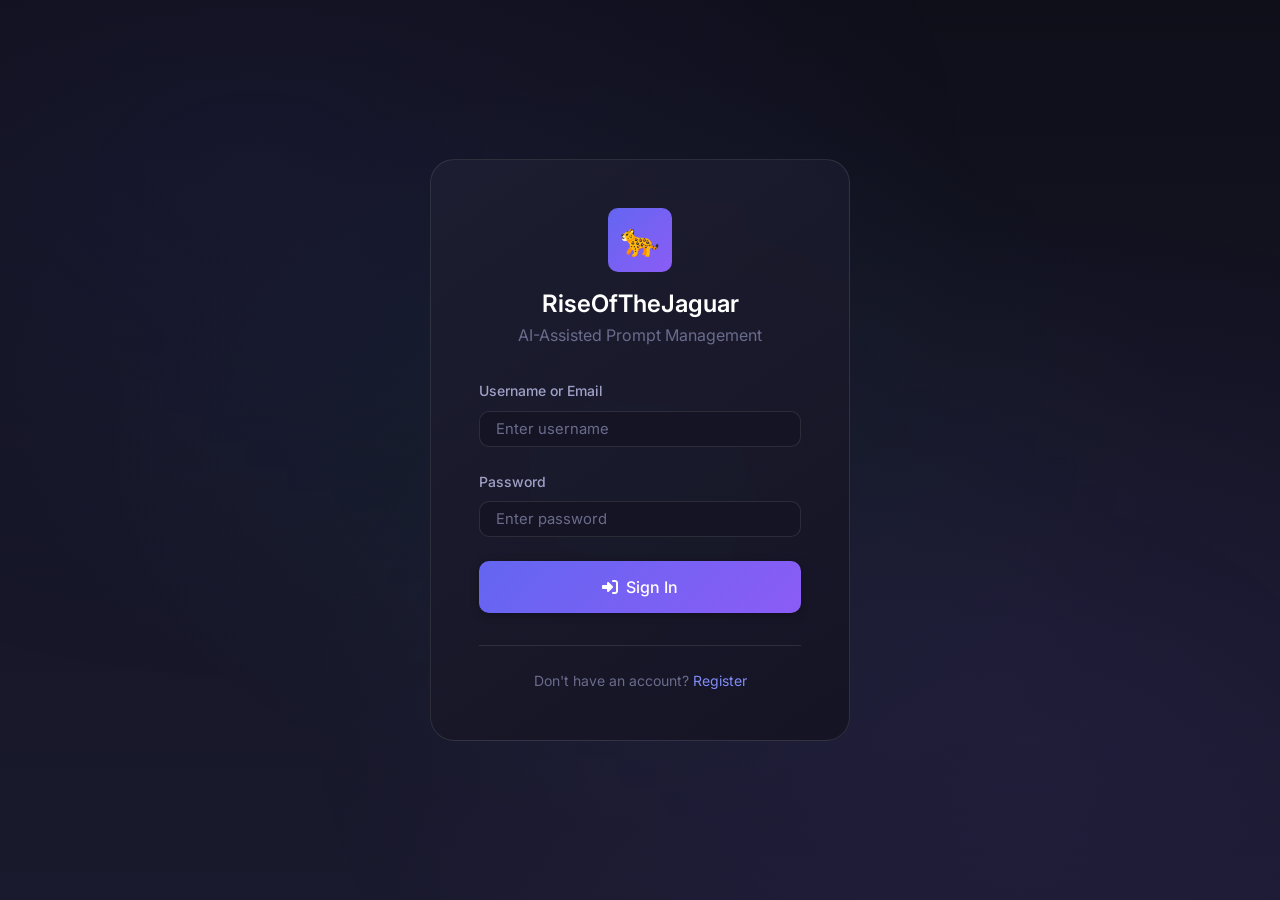
==== frontend/index.html @ 266cc5ef "Initial commit" ====
<!DOCTYPE html>
<html lang="en">

<head>
    <meta charset="UTF-8">
    <meta name="viewport" content="width=device-width, initial-scale=1.0">
    <title>Login | AI Prompt Manager</title>
    <meta name="description" content="AI-Assisted Prompt Management System - Login">
    <link href="https://fonts.googleapis.com/css2?family=Inter:wght@400;500;600;700&display=swap" rel="stylesheet">
    <link href="https://cdnjs.cloudflare.com/ajax/libs/font-awesome/6.4.0/css/all.min.css" rel="stylesheet">
    <link rel="stylesheet" href="css/styles.css">
</head>

<body>
    <div class="login-container">
        <div class="login-card fade-in">
            <div class="login-logo">
                <div class="logo-icon">🐆</div>
                <h1>RiseOfTheJaguar</h1>
                <p>AI-Assisted Prompt Management</p>
            </div>

            <form class="login-form" id="loginForm">
                <div class="form-group">
                    <label class="form-label" for="username">Username or Email</label>
                    <input type="text" id="username" class="form-input" placeholder="Enter username" required>
                </div>

                <div class="form-group">
                    <label class="form-label" for="password">Password</label>
                    <input type="password" id="password" class="form-input" placeholder="Enter password" required>
                </div>

                <button type="submit" class="btn btn-primary btn-lg" style="width: 100%;" id="loginBtn">
                    <i class="fas fa-sign-in-alt"></i> Sign In
                </button>
            </form>

            <div class="login-footer">
                <p>Don't have an account? <a href="#" onclick="showRegister()">Register</a></p>
            </div>
        </div>
    </div>

    <!-- Register Modal -->
    <div class="modal-overlay" id="registerModal">
        <div class="modal">
            <div class="modal-header">
                <h2 class="modal-title">Create Account</h2>
                <button class="modal-close" onclick="closeModal('registerModal')"><i class="fas fa-times"></i></button>
            </div>
            <div class="modal-body">
                <form id="registerForm">
                    <div class="form-group">
                        <label class="form-label">Full Name</label>
                        <input type="text" id="regFullName" class="form-input" placeholder="John Doe" required>
                    </div>
                    <div class="form-group">
                        <label class="form-label">Username</label>
                        <input type="text" id="regUsername" class="form-input" placeholder="johndoe" required>
                    </div>
                    <div class="form-group">
                        <label class="form-label">Email</label>
                        <input type="email" id="regEmail" class="form-input" placeholder="john@example.com" required>
                    </div>
                    <div class="form-group">
                        <label class="form-label">Password</label>
                        <input type="password" id="regPassword" class="form-input" placeholder="Min 6 characters"
                            required>
                    </div>
                </form>
            </div>
            <div class="modal-footer">
                <button class="btn btn-secondary" onclick="closeModal('registerModal')">Cancel</button>
                <button class="btn btn-primary" onclick="handleRegister()">Create Account</button>
            </div>
        </div>
    </div>

    <div id="toastContainer" class="toast-container"></div>

    <script src="js/sanitize.js"></script>
    <script src="js/api.js"></script>
    <script src="js/app.js"></script>
    <script>
        // Redirect if already logged in
        if (api.auth.isAuthenticated()) {
            window.location.href = 'dashboard.html';
        }

        // Login handler
        document.getElementById('loginForm').addEventListener('submit', async (e) => {
            e.preventDefault();
            const btn = document.getElementById('loginBtn');
            setLoading(btn, true);

            try {
                await api.auth.login(
                    document.getElementById('username').value,
                    document.getElementById('password').value
                );
                showToast('Login successful!', 'success');
                setTimeout(() => window.location.href = 'dashboard.html', 500);
            } catch (error) {
                showToast(error.message, 'error');
            } finally {
                setLoading(btn, false);
            }
        });

        function showRegister() {
            openModal('registerModal');
        }

        async function handleRegister() {
            try {
                await api.auth.register(
                    document.getElementById('regUsername').value,
                    document.getElementById('regEmail').value,
                    document.getElementById('regPassword').value,
                    document.getElementById('regFullName').value
                );
                showToast('Account created!', 'success');
                setTimeout(() => window.location.href = 'dashboard.html', 500);
            } catch (error) {
                showToast(error.message, 'error');
            }
        }
    </script>
</body>

</html>
---- frontend/css/styles.css ----
/* ═══════════════════════════════════════════════════════════════════════════════
   AI-ASSISTED PROMPT MANAGEMENT SYSTEM - STYLES
   RiseOfTheJaguar Project
   Premium Dark Theme with Glassmorphism
   ═══════════════════════════════════════════════════════════════════════════════ */

/* ═══════════════════════════════════════════════════════════════════════════════
   CSS VARIABLES (Design Tokens)
   ═══════════════════════════════════════════════════════════════════════════════ */
:root {
    /* Colors */
    --primary: #6366f1;
    --primary-light: #818cf8;
    --primary-dark: #4f46e5;
    --secondary: #10b981;
    --secondary-light: #34d399;
    --accent: #f59e0b;
    --danger: #ef4444;
    --warning: #f59e0b;
    --success: #10b981;
    
    /* Dark theme colors */
    --bg-dark: #0f0f1a;
    --bg-darker: #0a0a12;
    --bg-card: rgba(30, 30, 50, 0.7);
    --bg-card-hover: rgba(40, 40, 65, 0.8);
    --bg-input: rgba(20, 20, 35, 0.8);
    
    /* Text colors */
    --text-primary: #ffffff;
    --text-secondary: #a1a1c7;
    --text-muted: #6b6b8d;
    
    /* Borders */
    --border-color: rgba(99, 102, 241, 0.2);
    --border-light: rgba(255, 255, 255, 0.1);
    
    /* Shadows */
    --shadow-sm: 0 2px 8px rgba(0, 0, 0, 0.3);
    --shadow-md: 0 4px 16px rgba(0, 0, 0, 0.4);
    --shadow-lg: 0 8px 32px rgba(0, 0, 0, 0.5);
    --shadow-glow: 0 0 20px rgba(99, 102, 241, 0.3);
    
    /* Gradients */
    --gradient-primary: linear-gradient(135deg, #6366f1 0%, #8b5cf6 100%);
    --gradient-secondary: linear-gradient(135deg, #10b981 0%, #14b8a6 100%);
    --gradient-dark: linear-gradient(180deg, #0f0f1a 0%, #1a1a2e 100%);
    --gradient-card: linear-gradient(145deg, rgba(30, 30, 50, 0.9) 0%, rgba(20, 20, 35, 0.9) 100%);
    
    /* Typography */
    --font-family: 'Inter', -apple-system, BlinkMacSystemFont, 'Segoe UI', Roboto, sans-serif;
    --font-mono: 'JetBrains Mono', 'Fira Code', monospace;
    
    /* Spacing */
    --spacing-xs: 0.25rem;
    --spacing-sm: 0.5rem;
    --spacing-md: 1rem;
    --spacing-lg: 1.5rem;
    --spacing-xl: 2rem;
    --spacing-2xl: 3rem;
    
    /* Border radius */
    --radius-sm: 6px;
    --radius-md: 10px;
    --radius-lg: 16px;
    --radius-xl: 24px;
    --radius-full: 9999px;
    
    /* Transitions */
    --transition-fast: 150ms ease;
    --transition-normal: 250ms ease;
    --transition-slow: 400ms ease;
}

/* ═══════════════════════════════════════════════════════════════════════════════
   RESET & BASE STYLES
   ═══════════════════════════════════════════════════════════════════════════════ */
*, *::before, *::after {
    box-sizing: border-box;
    margin: 0;
    padding: 0;
}

html {
    font-size: 16px;
    scroll-behavior: smooth;
}

body {
    font-family: var(--font-family);
    background: var(--gradient-dark);
    color: var(--text-primary);
    min-height: 100vh;
    line-height: 1.6;
    -webkit-font-smoothing: antialiased;
    -moz-osx-font-smoothing: grayscale;
}

/* Background pattern */
body::before {
    content: '';
    position: fixed;
    top: 0;
    left: 0;
    width: 100%;
    height: 100%;
    background: 
        radial-gradient(ellipse at 20% 20%, rgba(99, 102, 241, 0.08) 0%, transparent 50%),
        radial-gradient(ellipse at 80% 80%, rgba(139, 92, 246, 0.08) 0%, transparent 50%),
        radial-gradient(ellipse at 50% 50%, rgba(16, 185, 129, 0.05) 0%, transparent 60%);
    pointer-events: none;
    z-index: -1;
}

/* ═══════════════════════════════════════════════════════════════════════════════
   TYPOGRAPHY
   ═══════════════════════════════════════════════════════════════════════════════ */
h1, h2, h3, h4, h5, h6 {
    font-weight: 600;
    line-height: 1.3;
    margin-bottom: var(--spacing-md);
}

h1 { font-size: 2.5rem; }
h2 { font-size: 2rem; }
h3 { font-size: 1.5rem; }
h4 { font-size: 1.25rem; }
h5 { font-size: 1rem; }
h6 { font-size: 0.875rem; }

p {
    margin-bottom: var(--spacing-md);
    color: var(--text-secondary);
}

a {
    color: var(--primary-light);
    text-decoration: none;
    transition: color var(--transition-fast);
}

a:hover {
    color: var(--primary);
}

/* ═══════════════════════════════════════════════════════════════════════════════
   LAYOUT
   ═══════════════════════════════════════════════════════════════════════════════ */
.container {
    width: 100%;
    max-width: 1400px;
    margin: 0 auto;
    padding: 0 var(--spacing-lg);
}

.app-layout {
    display: flex;
    min-height: 100vh;
}

.sidebar {
    width: 260px;
    background: var(--bg-card);
    backdrop-filter: blur(20px);
    border-right: 1px solid var(--border-light);
    padding: var(--spacing-lg);
    display: flex;
    flex-direction: column;
    position: fixed;
    height: 100vh;
    z-index: 100;
}

.main-content {
    flex: 1;
    margin-left: 260px;
    padding: var(--spacing-xl);
}

/* ═══════════════════════════════════════════════════════════════════════════════
   NAVIGATION
   ═══════════════════════════════════════════════════════════════════════════════ */
.logo {
    display: flex;
    align-items: center;
    gap: var(--spacing-sm);
    padding: var(--spacing-md) 0;
    margin-bottom: var(--spacing-xl);
}

.logo-icon {
    width: 40px;
    height: 40px;
    background: var(--gradient-primary);
    border-radius: var(--radius-md);
    display: flex;
    align-items: center;
    justify-content: center;
    font-size: 1.5rem;
}

.logo-text {
    font-size: 1.25rem;
    font-weight: 700;
    background: var(--gradient-primary);
    -webkit-background-clip: text;
    -webkit-text-fill-color: transparent;
    background-clip: text;
}

.nav-menu {
    list-style: none;
    flex: 1;
}

.nav-item {
    margin-bottom: var(--spacing-xs);
}

.nav-link {
    display: flex;
    align-items: center;
    gap: var(--spacing-sm);
    padding: var(--spacing-sm) var(--spacing-md);
    border-radius: var(--radius-md);
    color: var(--text-secondary);
    transition: all var(--transition-fast);
}

.nav-link:hover {
    background: rgba(99, 102, 241, 0.1);
    color: var(--text-primary);
}

.nav-link.active {
    background: var(--gradient-primary);
    color: white;
    box-shadow: var(--shadow-glow);
}

.nav-link i {
    width: 20px;
    text-align: center;
}

/* ═══════════════════════════════════════════════════════════════════════════════
   CARDS
   ═══════════════════════════════════════════════════════════════════════════════ */
.card {
    background: var(--gradient-card);
    backdrop-filter: blur(20px);
    border: 1px solid var(--border-light);
    border-radius: var(--radius-lg);
    padding: var(--spacing-lg);
    transition: all var(--transition-normal);
}

.card:hover {
    transform: translateY(-2px);
    box-shadow: var(--shadow-lg);
    border-color: var(--border-color);
}

.card-header {
    display: flex;
    justify-content: space-between;
    align-items: center;
    margin-bottom: var(--spacing-md);
    padding-bottom: var(--spacing-md);
    border-bottom: 1px solid var(--border-light);
}

.card-title {
    font-size: 1.125rem;
    font-weight: 600;
    margin: 0;
}

.card-body {
    padding: var(--spacing-sm) 0;
}

/* Stats Cards */
.stats-grid {
    display: grid;
    grid-template-columns: repeat(auto-fit, minmax(240px, 1fr));
    gap: var(--spacing-lg);
    margin-bottom: var(--spacing-xl);
}

.stat-card {
    background: var(--gradient-card);
    backdrop-filter: blur(20px);
    border: 1px solid var(--border-light);
    border-radius: var(--radius-lg);
    padding: var(--spacing-lg);
    display: flex;
    align-items: center;
    gap: var(--spacing-md);
}

.stat-icon {
    width: 56px;
    height: 56px;
    border-radius: var(--radius-md);
    display: flex;
    align-items: center;
    justify-content: center;
    font-size: 1.5rem;
}

.stat-icon.primary { background: rgba(99, 102, 241, 0.2); color: var(--primary-light); }
.stat-icon.secondary { background: rgba(16, 185, 129, 0.2); color: var(--secondary-light); }
.stat-icon.accent { background: rgba(245, 158, 11, 0.2); color: var(--accent); }
.stat-icon.danger { background: rgba(239, 68, 68, 0.2); color: var(--danger); }

.stat-info h3 {
    font-size: 1.75rem;
    font-weight: 700;
    margin-bottom: var(--spacing-xs);
}

.stat-info p {
    font-size: 0.875rem;
    color: var(--text-muted);
    margin: 0;
}

/* ═══════════════════════════════════════════════════════════════════════════════
   BUTTONS
   ═══════════════════════════════════════════════════════════════════════════════ */
.btn {
    display: inline-flex;
    align-items: center;
    justify-content: center;
    gap: var(--spacing-sm);
    padding: var(--spacing-sm) var(--spacing-lg);
    border: none;
    border-radius: var(--radius-md);
    font-family: inherit;
    font-size: 0.925rem;
    font-weight: 500;
    cursor: pointer;
    transition: all var(--transition-fast);
    text-decoration: none;
}

.btn-primary {
    background: var(--gradient-primary);
    color: white;
    box-shadow: var(--shadow-sm);
}

.btn-primary:hover {
    transform: translateY(-1px);
    box-shadow: var(--shadow-glow);
}

.btn-secondary {
    background: var(--bg-card);
    color: var(--text-primary);
    border: 1px solid var(--border-light);
}

.btn-secondary:hover {
    background: var(--bg-card-hover);
    border-color: var(--border-color);
}

.btn-success {
    background: var(--gradient-secondary);
    color: white;
}

.btn-danger {
    background: var(--danger);
    color: white;
}

.btn-ghost {
    background: transparent;
    color: var(--text-secondary);
}

.btn-ghost:hover {
    background: rgba(255, 255, 255, 0.05);
    color: var(--text-primary);
}

.btn-sm {
    padding: var(--spacing-xs) var(--spacing-md);
    font-size: 0.8125rem;
}

.btn-lg {
    padding: var(--spacing-md) var(--spacing-xl);
    font-size: 1rem;
}

.btn:disabled {
    opacity: 0.5;
    cursor: not-allowed;
}

/* ═══════════════════════════════════════════════════════════════════════════════
   FORMS
   ═══════════════════════════════════════════════════════════════════════════════ */
.form-group {
    margin-bottom: var(--spacing-lg);
}

.form-label {
    display: block;
    margin-bottom: var(--spacing-sm);
    font-size: 0.875rem;
    font-weight: 500;
    color: var(--text-secondary);
}

.form-input,
.form-textarea,
.form-select {
    width: 100%;
    padding: var(--spacing-sm) var(--spacing-md);
    background: var(--bg-input);
    border: 1px solid var(--border-light);
    border-radius: var(--radius-md);
    color: var(--text-primary);
    font-family: inherit;
    font-size: 0.925rem;
    transition: all var(--transition-fast);
}

.form-input:focus,
.form-textarea:focus,
.form-select:focus {
    outline: none;
    border-color: var(--primary);
    box-shadow: 0 0 0 3px rgba(99, 102, 241, 0.2);
}

.form-input::placeholder,
.form-textarea::placeholder {
    color: var(--text-muted);
}

.form-textarea {
    min-height: 120px;
    resize: vertical;
}

.form-select {
    appearance: none;
    background-image: url("data:image/svg+xml,%3Csvg xmlns='http://www.w3.org/2000/svg' width='12' height='12' viewBox='0 0 12 12'%3E%3Cpath fill='%236b6b8d' d='M2 4l4 4 4-4'/%3E%3C/svg%3E");
    background-repeat: no-repeat;
    background-position: right var(--spacing-md) center;
    padding-right: var(--spacing-xl);
}

.form-row {
    display: grid;
    grid-template-columns: repeat(2, 1fr);
    gap: var(--spacing-md);
}

/* ═══════════════════════════════════════════════════════════════════════════════
   TABLES
   ═══════════════════════════════════════════════════════════════════════════════ */
.table-container {
    overflow-x: auto;
    border-radius: var(--radius-lg);
    border: 1px solid var(--border-light);
}

.table {
    width: 100%;
    border-collapse: collapse;
}

.table th,
.table td {
    padding: var(--spacing-md);
    text-align: left;
    border-bottom: 1px solid var(--border-light);
}

.table th {
    background: rgba(30, 30, 50, 0.5);
    font-weight: 600;
    font-size: 0.8125rem;
    text-transform: uppercase;
    letter-spacing: 0.05em;
    color: var(--text-muted);
}

.table tr:hover td {
    background: rgba(99, 102, 241, 0.05);
}

.table tr:last-child td {
    border-bottom: none;
}

/* ═══════════════════════════════════════════════════════════════════════════════
   BADGES & TAGS
   ═══════════════════════════════════════════════════════════════════════════════ */
.badge {
    display: inline-flex;
    align-items: center;
    padding: var(--spacing-xs) var(--spacing-sm);
    border-radius: var(--radius-full);
    font-size: 0.75rem;
    font-weight: 500;
}

.badge-primary {
    background: rgba(99, 102, 241, 0.2);
    color: var(--primary-light);
}

.badge-success {
    background: rgba(16, 185, 129, 0.2);
    color: var(--secondary-light);
}

.badge-warning {
    background: rgba(245, 158, 11, 0.2);
    color: var(--accent);
}

.badge-danger {
    background: rgba(239, 68, 68, 0.2);
    color: var(--danger);
}

.tag {
    display: inline-flex;
    align-items: center;
    gap: var(--spacing-xs);
    padding: var(--spacing-xs) var(--spacing-sm);
    background: rgba(99, 102, 241, 0.15);
    border: 1px solid rgba(99, 102, 241, 0.3);
    border-radius: var(--radius-sm);
    font-size: 0.75rem;
    color: var(--primary-light);
}

.tag-remove {
    cursor: pointer;
    opacity: 0.6;
    transition: opacity var(--transition-fast);
}

.tag-remove:hover {
    opacity: 1;
}

/* ═══════════════════════════════════════════════════════════════════════════════
   SCORE DISPLAY
   ═══════════════════════════════════════════════════════════════════════════════ */
.score-display {
    display: flex;
    align-items: center;
    gap: var(--spacing-md);
}

.score-circle {
    width: 80px;
    height: 80px;
    border-radius: 50%;
    display: flex;
    align-items: center;
    justify-content: center;
    font-size: 1.5rem;
    font-weight: 700;
    position: relative;
}

.score-circle::before {
    content: '';
    position: absolute;
    inset: 0;
    border-radius: 50%;
    padding: 4px;
    background: conic-gradient(var(--score-color, var(--primary)) var(--score-percent, 0%), transparent 0);
    mask: linear-gradient(#fff 0 0) content-box, linear-gradient(#fff 0 0);
    mask-composite: xor;
    -webkit-mask-composite: xor;
}

.score-high { --score-color: var(--success); }
.score-medium { --score-color: var(--accent); }
.score-low { --score-color: var(--danger); }

.score-breakdown {
    display: grid;
    grid-template-columns: repeat(3, 1fr);
    gap: var(--spacing-lg);
    margin-top: var(--spacing-lg);
}

.score-item {
    text-align: center;
    padding: var(--spacing-md);
    background: rgba(30, 30, 50, 0.5);
    border-radius: var(--radius-md);
}

.score-item-value {
    font-size: 1.5rem;
    font-weight: 700;
    margin-bottom: var(--spacing-xs);
}

.score-item-label {
    font-size: 0.75rem;
    color: var(--text-muted);
    text-transform: uppercase;
    letter-spacing: 0.05em;
}

/* ═══════════════════════════════════════════════════════════════════════════════
   VERSION LIST
   ═══════════════════════════════════════════════════════════════════════════════ */
.version-list {
    display: flex;
    flex-direction: column;
    gap: var(--spacing-md);
}

.version-item {
    display: flex;
    align-items: center;
    gap: var(--spacing-md);
    padding: var(--spacing-md);
    background: rgba(30, 30, 50, 0.5);
    border: 1px solid var(--border-light);
    border-radius: var(--radius-md);
    transition: all var(--transition-fast);
}

.version-item:hover {
    border-color: var(--border-color);
    background: rgba(40, 40, 65, 0.5);
}

.version-item.current {
    border-color: var(--primary);
    background: rgba(99, 102, 241, 0.1);
}

.version-number {
    width: 40px;
    height: 40px;
    background: var(--gradient-primary);
    border-radius: var(--radius-sm);
    display: flex;
    align-items: center;
    justify-content: center;
    font-weight: 700;
}

.version-info {
    flex: 1;
}

.version-info h4 {
    margin-bottom: var(--spacing-xs);
}

.version-info p {
    font-size: 0.8125rem;
    color: var(--text-muted);
    margin: 0;
}

.version-actions {
    display: flex;
    gap: var(--spacing-sm);
}

/* ═══════════════════════════════════════════════════════════════════════════════
   MODALS
   ═══════════════════════════════════════════════════════════════════════════════ */
.modal-overlay {
    position: fixed;
    inset: 0;
    background: rgba(0, 0, 0, 0.7);
    backdrop-filter: blur(4px);
    display: flex;
    align-items: center;
    justify-content: center;
    z-index: 1000;
    opacity: 0;
    visibility: hidden;
    transition: all var(--transition-normal);
}

.modal-overlay.active {
    opacity: 1;
    visibility: visible;
}

.modal {
    background: var(--gradient-card);
    backdrop-filter: blur(20px);
    border: 1px solid var(--border-light);
    border-radius: var(--radius-xl);
    width: 100%;
    max-width: 520px;
    max-height: 90vh;
    overflow-y: auto;
    transform: scale(0.95);
    transition: transform var(--transition-normal);
}

.modal-overlay.active .modal {
    transform: scale(1);
}

.modal-header {
    display: flex;
    justify-content: space-between;
    align-items: center;
    padding: var(--spacing-lg);
    border-bottom: 1px solid var(--border-light);
}

.modal-title {
    font-size: 1.25rem;
    font-weight: 600;
    margin: 0;
}

.modal-close {
    width: 32px;
    height: 32px;
    display: flex;
    align-items: center;
    justify-content: center;
    background: transparent;
    border: none;
    color: var(--text-muted);
    cursor: pointer;
    border-radius: var(--radius-sm);
    transition: all var(--transition-fast);
}

.modal-close:hover {
    background: rgba(255, 255, 255, 0.1);
    color: var(--text-primary);
}

.modal-body {
    padding: var(--spacing-lg);
}

.modal-footer {
    display: flex;
    justify-content: flex-end;
    gap: var(--spacing-sm);
    padding: var(--spacing-lg);
    border-top: 1px solid var(--border-light);
}

/* ═══════════════════════════════════════════════════════════════════════════════
   LOGIN PAGE
   ═══════════════════════════════════════════════════════════════════════════════ */
.login-container {
    min-height: 100vh;
    display: flex;
    align-items: center;
    justify-content: center;
    padding: var(--spacing-lg);
}

.login-card {
    width: 100%;
    max-width: 420px;
    background: var(--gradient-card);
    backdrop-filter: blur(20px);
    border: 1px solid var(--border-light);
    border-radius: var(--radius-xl);
    padding: var(--spacing-2xl);
}

.login-logo {
    text-align: center;
    margin-bottom: var(--spacing-xl);
}

.login-logo .logo-icon {
    width: 64px;
    height: 64px;
    margin: 0 auto var(--spacing-md);
    font-size: 2rem;
}

.login-logo h1 {
    font-size: 1.5rem;
    margin-bottom: var(--spacing-xs);
}

.login-logo p {
    color: var(--text-muted);
    margin: 0;
}

.login-form {
    margin-top: var(--spacing-xl);
}

.login-footer {
    text-align: center;
    margin-top: var(--spacing-xl);
    padding-top: var(--spacing-lg);
    border-top: 1px solid var(--border-light);
}

.login-footer p {
    font-size: 0.875rem;
    color: var(--text-muted);
    margin: 0;
}

/* ═══════════════════════════════════════════════════════════════════════════════
   PAGE HEADER
   ═══════════════════════════════════════════════════════════════════════════════ */
.page-header {
    display: flex;
    justify-content: space-between;
    align-items: center;
    margin-bottom: var(--spacing-xl);
}

.page-title {
    margin: 0;
}

.page-subtitle {
    color: var(--text-muted);
    margin: var(--spacing-xs) 0 0;
    font-size: 0.925rem;
}

.page-actions {
    display: flex;
    gap: var(--spacing-sm);
}

/* ═══════════════════════════════════════════════════════════════════════════════
   PROMPT CARDS
   ═══════════════════════════════════════════════════════════════════════════════ */
.prompt-grid {
    display: grid;
    grid-template-columns: repeat(auto-fill, minmax(340px, 1fr));
    gap: var(--spacing-lg);
}

.prompt-card {
    background: var(--gradient-card);
    backdrop-filter: blur(20px);
    border: 1px solid var(--border-light);
    border-radius: var(--radius-lg);
    padding: var(--spacing-lg);
    transition: all var(--transition-normal);
    cursor: pointer;
}

.prompt-card:hover {
    transform: translateY(-4px);
    box-shadow: var(--shadow-lg);
    border-color: var(--border-color);
}

.prompt-card-header {
    display: flex;
    justify-content: space-between;
    align-items: flex-start;
    margin-bottom: var(--spacing-md);
}

.prompt-card-title {
    font-size: 1.125rem;
    font-weight: 600;
    margin: 0 0 var(--spacing-xs);
}

.prompt-card-meta {
    display: flex;
    gap: var(--spacing-sm);
    font-size: 0.75rem;
    color: var(--text-muted);
}

.prompt-card-preview {
    font-size: 0.875rem;
    color: var(--text-secondary);
    line-height: 1.5;
    display: -webkit-box;
    -webkit-line-clamp: 3;
    -webkit-box-orient: vertical;
    overflow: hidden;
    margin-bottom: var(--spacing-md);
}

.prompt-card-footer {
    display: flex;
    justify-content: space-between;
    align-items: center;
    padding-top: var(--spacing-md);
    border-top: 1px solid var(--border-light);
}

.prompt-card-tags {
    display: flex;
    gap: var(--spacing-xs);
    flex-wrap: wrap;
}

/* ═══════════════════════════════════════════════════════════════════════════════
   EMPTY STATE
   ═══════════════════════════════════════════════════════════════════════════════ */
.empty-state {
    text-align: center;
    padding: var(--spacing-2xl);
}

.empty-state-icon {
    width: 80px;
    height: 80px;
    margin: 0 auto var(--spacing-lg);
    background: rgba(99, 102, 241, 0.1);
    border-radius: 50%;
    display: flex;
    align-items: center;
    justify-content: center;
    font-size: 2rem;
    color: var(--primary-light);
}

.empty-state h3 {
    margin-bottom: var(--spacing-sm);
}

.empty-state p {
    color: var(--text-muted);
    margin-bottom: var(--spacing-lg);
}

/* ═══════════════════════════════════════════════════════════════════════════════
   LOADING & ANIMATIONS
   ═══════════════════════════════════════════════════════════════════════════════ */
.loading-spinner {
    width: 40px;
    height: 40px;
    border: 3px solid var(--border-light);
    border-top-color: var(--primary);
    border-radius: 50%;
    animation: spin 1s linear infinite;
}

@keyframes spin {
    to { transform: rotate(360deg); }
}

.skeleton {
    background: linear-gradient(90deg, 
        rgba(255, 255, 255, 0.05) 25%, 
        rgba(255, 255, 255, 0.1) 50%, 
        rgba(255, 255, 255, 0.05) 75%
    );
    background-size: 200% 100%;
    animation: shimmer 1.5s infinite;
    border-radius: var(--radius-sm);
}

@keyframes shimmer {
    0% { background-position: 200% 0; }
    100% { background-position: -200% 0; }
}

.fade-in {
    animation: fadeIn 0.3s ease;
}

@keyframes fadeIn {
    from { opacity: 0; transform: translateY(10px); }
    to { opacity: 1; transform: translateY(0); }
}

/* ═══════════════════════════════════════════════════════════════════════════════
   TOAST NOTIFICATIONS
   ═══════════════════════════════════════════════════════════════════════════════ */
.toast-container {
    position: fixed;
    top: var(--spacing-lg);
    right: var(--spacing-lg);
    z-index: 2000;
    display: flex;
    flex-direction: column;
    gap: var(--spacing-sm);
}

.toast {
    display: flex;
    align-items: center;
    gap: var(--spacing-sm);
    padding: var(--spacing-md) var(--spacing-lg);
    background: var(--bg-card);
    backdrop-filter: blur(20px);
    border: 1px solid var(--border-light);
    border-radius: var(--radius-md);
    box-shadow: var(--shadow-lg);
    animation: slideIn 0.3s ease;
}

.toast-success { border-left: 4px solid var(--success); }
.toast-error { border-left: 4px solid var(--danger); }
.toast-warning { border-left: 4px solid var(--warning); }
.toast-info { border-left: 4px solid var(--primary); }

@keyframes slideIn {
    from { transform: translateX(100%); opacity: 0; }
    to { transform: translateX(0); opacity: 1; }
}

/* ═══════════════════════════════════════════════════════════════════════════════
   RESPONSIVE DESIGN
   ═══════════════════════════════════════════════════════════════════════════════ */
@media (max-width: 1024px) {
    .sidebar {
        width: 220px;
    }
    
    .main-content {
        margin-left: 220px;
    }
}

@media (max-width: 768px) {
    .sidebar {
        transform: translateX(-100%);
        transition: transform var(--transition-normal);
    }
    
    .sidebar.open {
        transform: translateX(0);
    }
    
    .main-content {
        margin-left: 0;
    }
    
    .page-header {
        flex-direction: column;
        align-items: flex-start;
        gap: var(--spacing-md);
    }
    
    .stats-grid {
        grid-template-columns: 1fr;
    }
    
    .prompt-grid {
        grid-template-columns: 1fr;
    }
    
    .form-row {
        grid-template-columns: 1fr;
    }
}

/* ═══════════════════════════════════════════════════════════════════════════════
   UTILITY CLASSES
   ═══════════════════════════════════════════════════════════════════════════════ */
.text-center { text-align: center; }
.text-right { text-align: right; }
.text-muted { color: var(--text-muted); }
.text-primary { color: var(--primary-light); }
.text-success { color: var(--success); }
.text-danger { color: var(--danger); }

.d-flex { display: flex; }
.flex-column { flex-direction: column; }
.align-center { align-items: center; }
.justify-between { justify-content: space-between; }
.gap-sm { gap: var(--spacing-sm); }
.gap-md { gap: var(--spacing-md); }

.mb-0 { margin-bottom: 0; }
.mb-sm { margin-bottom: var(--spacing-sm); }
.mb-md { margin-bottom: var(--spacing-md); }
.mb-lg { margin-bottom: var(--spacing-lg); }

.mt-0 { margin-top: 0; }
.mt-sm { margin-top: var(--spacing-sm); }
.mt-md { margin-top: var(--spacing-md); }
.mt-lg { margin-top: var(--spacing-lg); }

.hidden { display: none !important; }
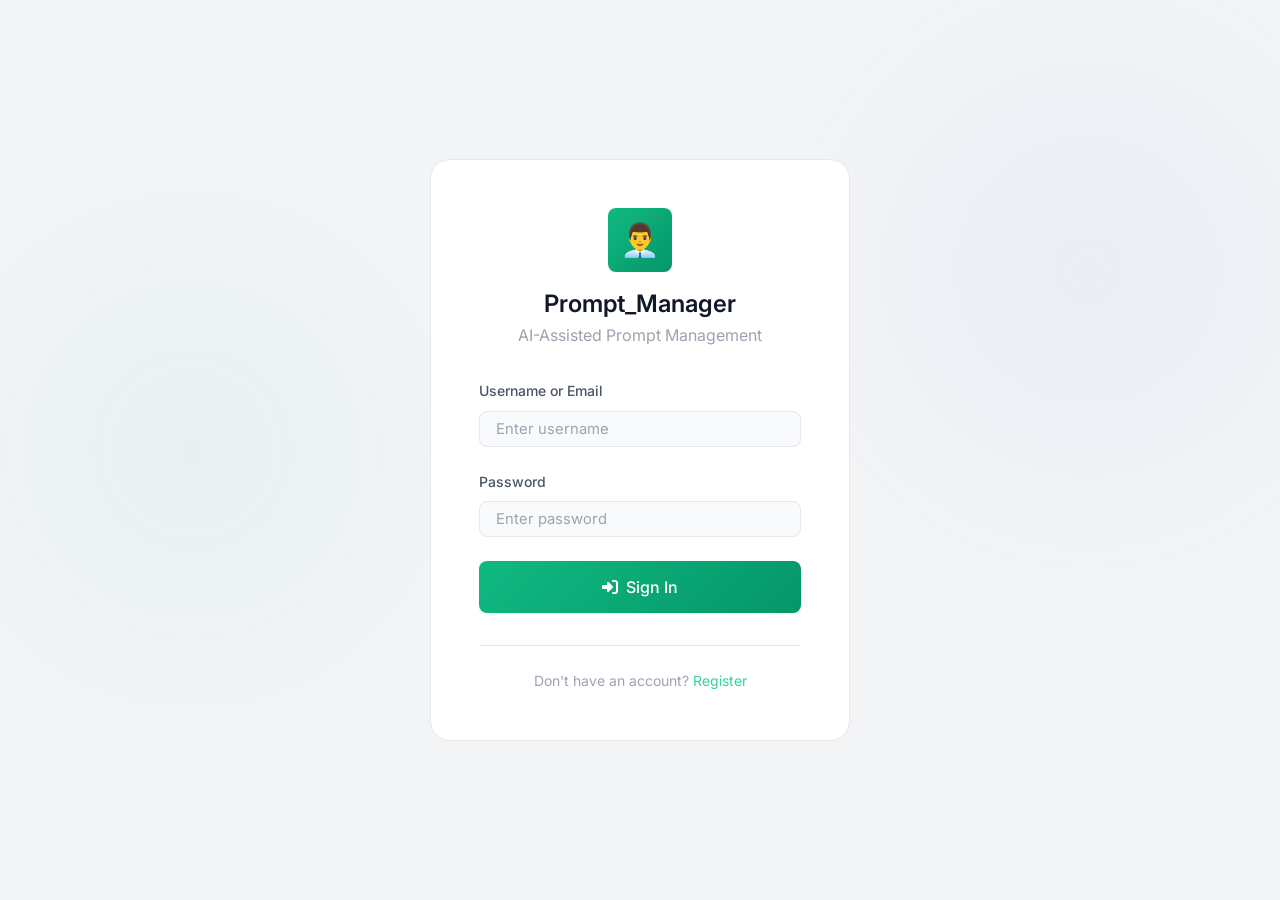
==== commit 3efacc58: "feat: update prompt management application and ignore build/db files" ====
--- a/frontend/index.html
+++ b/frontend/index.html
@@ -15,8 +15,8 @@
     <div class="login-container">
         <div class="login-card fade-in">
             <div class="login-logo">
-                <div class="logo-icon">🐆</div>
-                <h1>RiseOfTheJaguar</h1>
+                <div class="logo-icon">👨‍💼</div>
+                <h1>Prompt_Manager</h1>
                 <p>AI-Assisted Prompt Management</p>
             </div>
 
--- a/frontend/css/styles.css
+++ b/frontend/css/styles.css
@@ -9,48 +9,48 @@
    ═══════════════════════════════════════════════════════════════════════════════ */
 :root {
     /* Colors */
-    --primary: #6366f1;
-    --primary-light: #818cf8;
-    --primary-dark: #4f46e5;
-    --secondary: #10b981;
-    --secondary-light: #34d399;
+    --primary: #10b981;
+    --primary-light: #34d399;
+    --primary-dark: #059669;
+    --secondary: #6366f1;
+    --secondary-light: #818cf8;
     --accent: #f59e0b;
     --danger: #ef4444;
     --warning: #f59e0b;
     --success: #10b981;
-    
-    /* Dark theme colors */
-    --bg-dark: #0f0f1a;
-    --bg-darker: #0a0a12;
-    --bg-card: rgba(30, 30, 50, 0.7);
-    --bg-card-hover: rgba(40, 40, 65, 0.8);
-    --bg-input: rgba(20, 20, 35, 0.8);
-    
+
+    /* Light theme colors */
+    --bg-dark: #ffffff;
+    --bg-darker: #f3f4f6;
+    --bg-card: #ffffff;
+    --bg-card-hover: #ffffff;
+    --bg-input: #f9fafb;
+
     /* Text colors */
-    --text-primary: #ffffff;
-    --text-secondary: #a1a1c7;
-    --text-muted: #6b6b8d;
-    
+    --text-primary: #111827;
+    --text-secondary: #4b5563;
+    --text-muted: #9ca3af;
+
     /* Borders */
-    --border-color: rgba(99, 102, 241, 0.2);
-    --border-light: rgba(255, 255, 255, 0.1);
-    
+    --border-color: #10b981;
+    --border-light: #e5e7eb;
+
     /* Shadows */
-    --shadow-sm: 0 2px 8px rgba(0, 0, 0, 0.3);
-    --shadow-md: 0 4px 16px rgba(0, 0, 0, 0.4);
-    --shadow-lg: 0 8px 32px rgba(0, 0, 0, 0.5);
-    --shadow-glow: 0 0 20px rgba(99, 102, 241, 0.3);
-    
+    --shadow-sm: 0 1px 2px 0 rgba(0, 0, 0, 0.05);
+    --shadow-md: 0 4px 6px -1px rgba(0, 0, 0, 0.1), 0 2px 4px -1px rgba(0, 0, 0, 0.06);
+    --shadow-lg: 0 10px 15px -3px rgba(0, 0, 0, 0.1), 0 4px 6px -2px rgba(0, 0, 0, 0.05);
+    --shadow-glow: 0 0 15px rgba(16, 185, 129, 0.4);
+
     /* Gradients */
-    --gradient-primary: linear-gradient(135deg, #6366f1 0%, #8b5cf6 100%);
-    --gradient-secondary: linear-gradient(135deg, #10b981 0%, #14b8a6 100%);
-    --gradient-dark: linear-gradient(180deg, #0f0f1a 0%, #1a1a2e 100%);
-    --gradient-card: linear-gradient(145deg, rgba(30, 30, 50, 0.9) 0%, rgba(20, 20, 35, 0.9) 100%);
-    
+    --gradient-primary: linear-gradient(135deg, #10b981 0%, #059669 100%);
+    --gradient-secondary: linear-gradient(135deg, #6366f1 0%, #4f46e5 100%);
+    --gradient-dark: #ffffff;
+    --gradient-card: #ffffff;
+
     /* Typography */
     --font-family: 'Inter', -apple-system, BlinkMacSystemFont, 'Segoe UI', Roboto, sans-serif;
     --font-mono: 'JetBrains Mono', 'Fira Code', monospace;
-    
+
     /* Spacing */
     --spacing-xs: 0.25rem;
     --spacing-sm: 0.5rem;
@@ -58,24 +58,26 @@
     --spacing-lg: 1.5rem;
     --spacing-xl: 2rem;
     --spacing-2xl: 3rem;
-    
+
     /* Border radius */
-    --radius-sm: 6px;
-    --radius-md: 10px;
-    --radius-lg: 16px;
-    --radius-xl: 24px;
+    --radius-sm: 4px;
+    --radius-md: 8px;
+    --radius-lg: 12px;
+    --radius-xl: 20px;
     --radius-full: 9999px;
-    
+
     /* Transitions */
-    --transition-fast: 150ms ease;
-    --transition-normal: 250ms ease;
-    --transition-slow: 400ms ease;
+    --transition-fast: 0.2s cubic-bezier(0.4, 0, 0.2, 1);
+    --transition-normal: 0.3s cubic-bezier(0.4, 0, 0.2, 1);
+    --transition-slow: 0.5s cubic-bezier(0.4, 0, 0.2, 1);
 }
 
 /* ═══════════════════════════════════════════════════════════════════════════════
    RESET & BASE STYLES
    ═══════════════════════════════════════════════════════════════════════════════ */
-*, *::before, *::after {
+*,
+*::before,
+*::after {
     box-sizing: border-box;
     margin: 0;
     padding: 0;
@@ -88,12 +90,26 @@
 
 body {
     font-family: var(--font-family);
-    background: var(--gradient-dark);
+    background: var(--bg-darker);
     color: var(--text-primary);
     min-height: 100vh;
     line-height: 1.6;
     -webkit-font-smoothing: antialiased;
     -moz-osx-font-smoothing: grayscale;
+    overflow-x: hidden;
+
+    /* Mobile Optimization */
+    user-select: none;
+    -webkit-user-select: none;
+    padding-top: env(safe-area-inset-top);
+    padding-bottom: env(safe-area-inset-bottom);
+}
+
+/* Allow text selection in inputs */
+input,
+textarea {
+    user-select: text;
+    -webkit-user-select: text;
 }
 
 /* Background pattern */
@@ -104,10 +120,9 @@
     left: 0;
     width: 100%;
     height: 100%;
-    background: 
-        radial-gradient(ellipse at 20% 20%, rgba(99, 102, 241, 0.08) 0%, transparent 50%),
-        radial-gradient(ellipse at 80% 80%, rgba(139, 92, 246, 0.08) 0%, transparent 50%),
-        radial-gradient(ellipse at 50% 50%, rgba(16, 185, 129, 0.05) 0%, transparent 60%);
+    background:
+        radial-gradient(circle at 15% 50%, rgba(16, 185, 129, 0.05), transparent 25%),
+        radial-gradient(circle at 85% 30%, rgba(99, 102, 241, 0.05), transparent 25%);
     pointer-events: none;
     z-index: -1;
 }
@@ -115,18 +130,58 @@
 /* ═══════════════════════════════════════════════════════════════════════════════
    TYPOGRAPHY
    ═══════════════════════════════════════════════════════════════════════════════ */
-h1, h2, h3, h4, h5, h6 {
+h1,
+h2,
+h3,
+h4,
+h5,
+h6 {
     font-weight: 600;
     line-height: 1.3;
     margin-bottom: var(--spacing-md);
 }
 
-h1 { font-size: 2.5rem; }
-h2 { font-size: 2rem; }
-h3 { font-size: 1.5rem; }
-h4 { font-size: 1.25rem; }
-h5 { font-size: 1rem; }
-h6 { font-size: 0.875rem; }
+h1 {
+    font-size: 2.5rem;
+}
+
+.cursor {
+    animation: blink 1s step-end infinite;
+    color: var(--primary);
+    margin-left: 2px;
+}
+
+@keyframes blink {
+
+    0%,
+    100% {
+        opacity: 1;
+    }
+
+    50% {
+        opacity: 0;
+    }
+}
+
+h2 {
+    font-size: 2rem;
+}
+
+h3 {
+    font-size: 1.5rem;
+}
+
+h4 {
+    font-size: 1.25rem;
+}
+
+h5 {
+    font-size: 1rem;
+}
+
+h6 {
+    font-size: 0.875rem;
+}
 
 p {
     margin-bottom: var(--spacing-md);
@@ -309,10 +364,25 @@
     font-size: 1.5rem;
 }
 
-.stat-icon.primary { background: rgba(99, 102, 241, 0.2); color: var(--primary-light); }
-.stat-icon.secondary { background: rgba(16, 185, 129, 0.2); color: var(--secondary-light); }
-.stat-icon.accent { background: rgba(245, 158, 11, 0.2); color: var(--accent); }
-.stat-icon.danger { background: rgba(239, 68, 68, 0.2); color: var(--danger); }
+.stat-icon.primary {
+    background: rgba(99, 102, 241, 0.2);
+    color: var(--primary-light);
+}
+
+.stat-icon.secondary {
+    background: rgba(16, 185, 129, 0.2);
+    color: var(--secondary-light);
+}
+
+.stat-icon.accent {
+    background: rgba(245, 158, 11, 0.2);
+    color: var(--accent);
+}
+
+.stat-icon.danger {
+    background: rgba(239, 68, 68, 0.2);
+    color: var(--danger);
+}
 
 .stat-info h3 {
     font-size: 1.75rem;
@@ -588,9 +658,17 @@
     -webkit-mask-composite: xor;
 }
 
-.score-high { --score-color: var(--success); }
-.score-medium { --score-color: var(--accent); }
-.score-low { --score-color: var(--danger); }
+.score-high {
+    --score-color: var(--success);
+}
+
+.score-medium {
+    --score-color: var(--accent);
+}
+
+.score-low {
+    --score-color: var(--danger);
+}
 
 .score-breakdown {
     display: grid;
@@ -899,6 +977,7 @@
     line-height: 1.5;
     display: -webkit-box;
     -webkit-line-clamp: 3;
+    line-clamp: 3;
     -webkit-box-orient: vertical;
     overflow: hidden;
     margin-bottom: var(--spacing-md);
@@ -961,23 +1040,29 @@
 }
 
 @keyframes spin {
-    to { transform: rotate(360deg); }
+    to {
+        transform: rotate(360deg);
+    }
 }
 
 .skeleton {
-    background: linear-gradient(90deg, 
-        rgba(255, 255, 255, 0.05) 25%, 
-        rgba(255, 255, 255, 0.1) 50%, 
-        rgba(255, 255, 255, 0.05) 75%
-    );
+    background: linear-gradient(90deg,
+            rgba(255, 255, 255, 0.05) 25%,
+            rgba(255, 255, 255, 0.1) 50%,
+            rgba(255, 255, 255, 0.05) 75%);
     background-size: 200% 100%;
     animation: shimmer 1.5s infinite;
     border-radius: var(--radius-sm);
 }
 
 @keyframes shimmer {
-    0% { background-position: 200% 0; }
-    100% { background-position: -200% 0; }
+    0% {
+        background-position: 200% 0;
+    }
+
+    100% {
+        background-position: -200% 0;
+    }
 }
 
 .fade-in {
@@ -985,8 +1070,15 @@
 }
 
 @keyframes fadeIn {
-    from { opacity: 0; transform: translateY(10px); }
-    to { opacity: 1; transform: translateY(0); }
+    from {
+        opacity: 0;
+        transform: translateY(10px);
+    }
+
+    to {
+        opacity: 1;
+        transform: translateY(0);
+    }
 }
 
 /* ═══════════════════════════════════════════════════════════════════════════════
@@ -1015,14 +1107,32 @@
     animation: slideIn 0.3s ease;
 }
 
-.toast-success { border-left: 4px solid var(--success); }
-.toast-error { border-left: 4px solid var(--danger); }
-.toast-warning { border-left: 4px solid var(--warning); }
-.toast-info { border-left: 4px solid var(--primary); }
+.toast-success {
+    border-left: 4px solid var(--success);
+}
+
+.toast-error {
+    border-left: 4px solid var(--danger);
+}
+
+.toast-warning {
+    border-left: 4px solid var(--warning);
+}
+
+.toast-info {
+    border-left: 4px solid var(--primary);
+}
 
 @keyframes slideIn {
-    from { transform: translateX(100%); opacity: 0; }
-    to { transform: translateX(0); opacity: 1; }
+    from {
+        transform: translateX(100%);
+        opacity: 0;
+    }
+
+    to {
+        transform: translateX(0);
+        opacity: 1;
+    }
 }
 
 /* ═══════════════════════════════════════════════════════════════════════════════
@@ -1032,7 +1142,7 @@
     .sidebar {
         width: 220px;
     }
-    
+
     .main-content {
         margin-left: 220px;
     }
@@ -1043,29 +1153,29 @@
         transform: translateX(-100%);
         transition: transform var(--transition-normal);
     }
-    
+
     .sidebar.open {
         transform: translateX(0);
     }
-    
+
     .main-content {
         margin-left: 0;
     }
-    
+
     .page-header {
         flex-direction: column;
         align-items: flex-start;
         gap: var(--spacing-md);
     }
-    
+
     .stats-grid {
         grid-template-columns: 1fr;
     }
-    
+
     .prompt-grid {
         grid-template-columns: 1fr;
     }
-    
+
     .form-row {
         grid-template-columns: 1fr;
     }
@@ -1074,28 +1184,86 @@
 /* ═══════════════════════════════════════════════════════════════════════════════
    UTILITY CLASSES
    ═══════════════════════════════════════════════════════════════════════════════ */
-.text-center { text-align: center; }
-.text-right { text-align: right; }
-.text-muted { color: var(--text-muted); }
-.text-primary { color: var(--primary-light); }
-.text-success { color: var(--success); }
-.text-danger { color: var(--danger); }
-
-.d-flex { display: flex; }
-.flex-column { flex-direction: column; }
-.align-center { align-items: center; }
-.justify-between { justify-content: space-between; }
-.gap-sm { gap: var(--spacing-sm); }
-.gap-md { gap: var(--spacing-md); }
-
-.mb-0 { margin-bottom: 0; }
-.mb-sm { margin-bottom: var(--spacing-sm); }
-.mb-md { margin-bottom: var(--spacing-md); }
-.mb-lg { margin-bottom: var(--spacing-lg); }
-
-.mt-0 { margin-top: 0; }
-.mt-sm { margin-top: var(--spacing-sm); }
-.mt-md { margin-top: var(--spacing-md); }
-.mt-lg { margin-top: var(--spacing-lg); }
-
-.hidden { display: none !important; }
+.text-center {
+    text-align: center;
+}
+
+.text-right {
+    text-align: right;
+}
+
+.text-muted {
+    color: var(--text-muted);
+}
+
+.text-primary {
+    color: var(--primary-light);
+}
+
+.text-success {
+    color: var(--success);
+}
+
+.text-danger {
+    color: var(--danger);
+}
+
+.d-flex {
+    display: flex;
+}
+
+.flex-column {
+    flex-direction: column;
+}
+
+.align-center {
+    align-items: center;
+}
+
+.justify-between {
+    justify-content: space-between;
+}
+
+.gap-sm {
+    gap: var(--spacing-sm);
+}
+
+.gap-md {
+    gap: var(--spacing-md);
+}
+
+.mb-0 {
+    margin-bottom: 0;
+}
+
+.mb-sm {
+    margin-bottom: var(--spacing-sm);
+}
+
+.mb-md {
+    margin-bottom: var(--spacing-md);
+}
+
+.mb-lg {
+    margin-bottom: var(--spacing-lg);
+}
+
+.mt-0 {
+    margin-top: 0;
+}
+
+.mt-sm {
+    margin-top: var(--spacing-sm);
+}
+
+.mt-md {
+    margin-top: var(--spacing-md);
+}
+
+.mt-lg {
+    margin-top: var(--spacing-lg);
+}
+
+.hidden {
+    display: none !important;
+}
